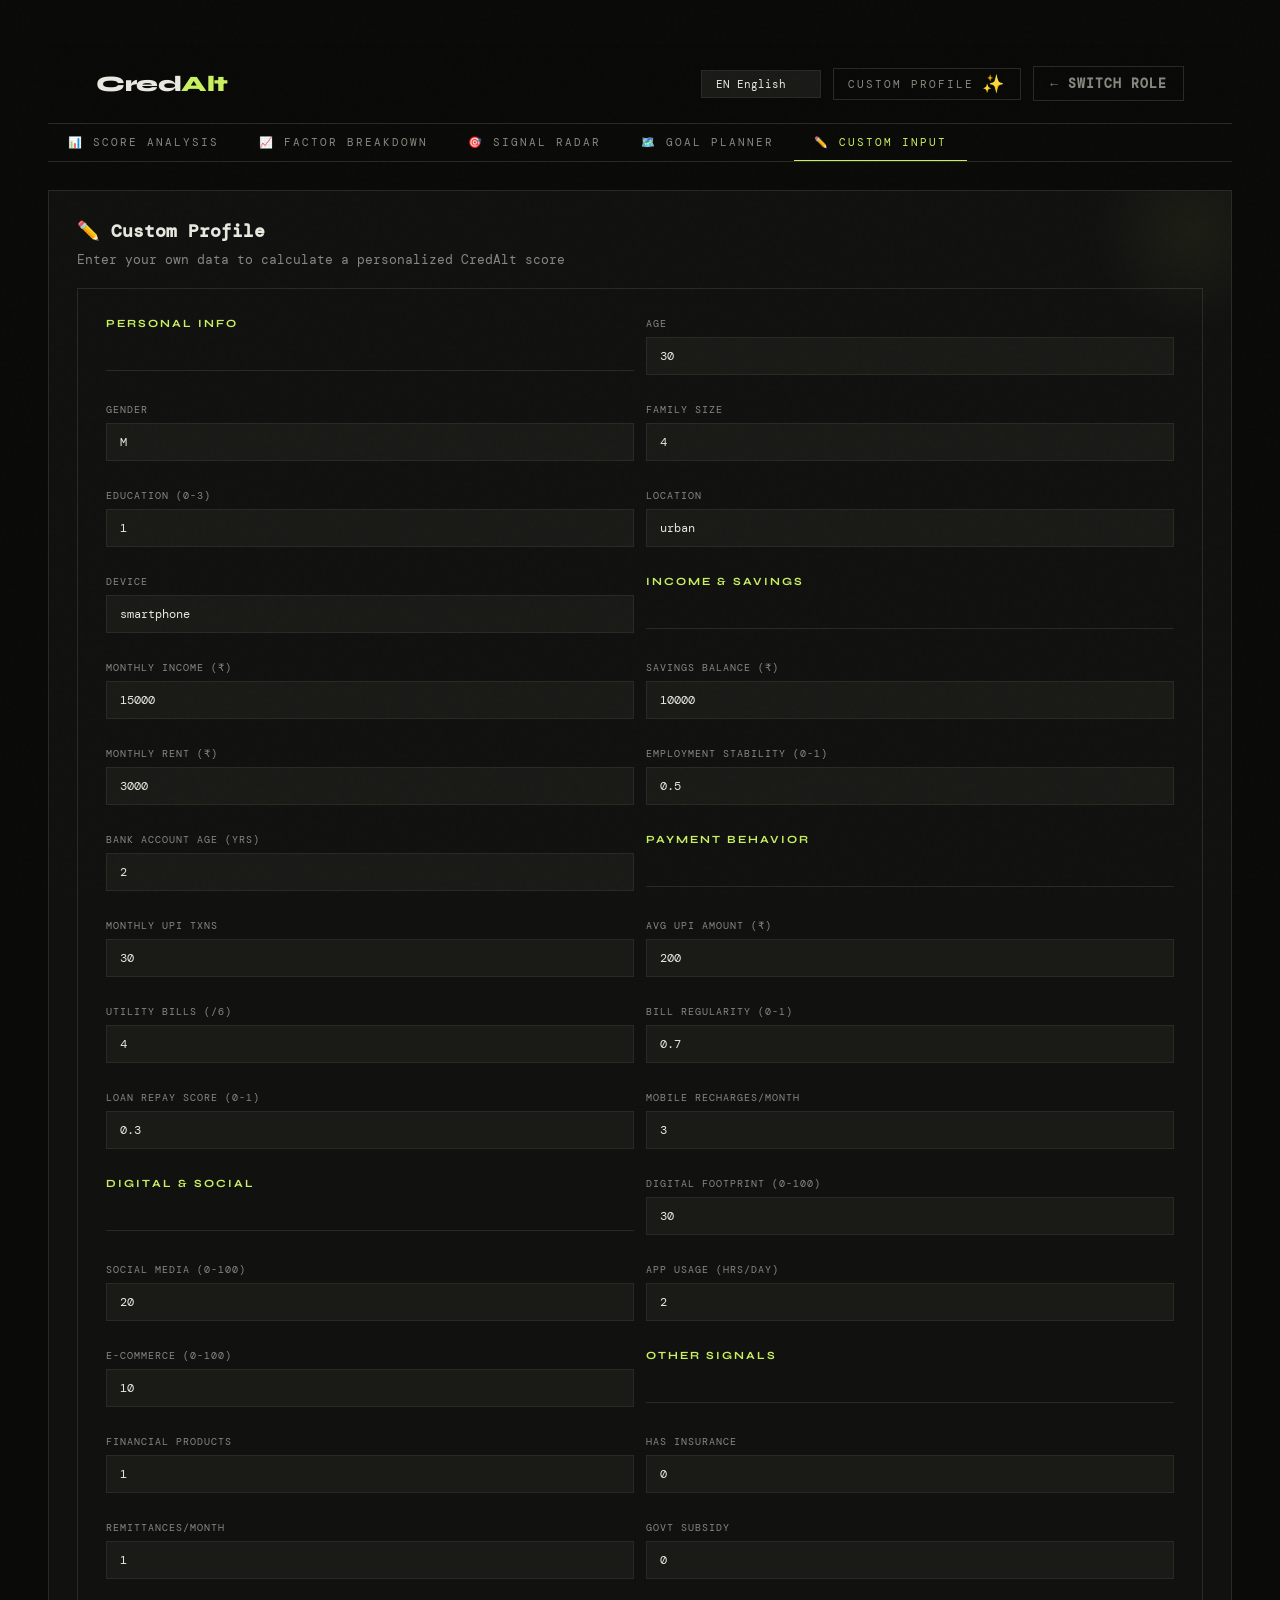
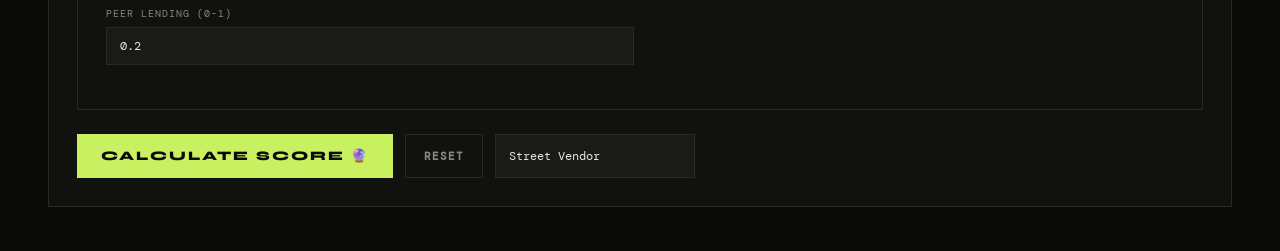
==== Tiger/webapp/dashboard.html @ a5638660 "Initial commit: Tiger project" ====
<!DOCTYPE html>
<html lang="en">

<head>
    <meta charset="UTF-8">
    <meta name="viewport" content="width=device-width, initial-scale=1.0">
    <meta name="description" content="CredAlt Dashboard - View your alternative credit score and financial roadmap">
    <title>CredAlt — Dashboard</title>
    <link rel="stylesheet" href="css/style.css">
</head>

<body>
    <!-- Loader -->
    <div class="loader-overlay" id="loader">
        <div class="loader-spinner"></div>
        <div class="loader-text">Analyzing alternative signals...</div>
    </div>

    <div class="dashboard-container">
        <!-- Top Bar -->
        <div class="topbar">
            <div class="brand">Cred<span>Alt</span></div>
            <div class="topbar-right">
                <div id="langSwitcher"></div>
                <div class="user-info">
                    <span id="userRoleLabel">Loading...</span>
                    <div class="user-avatar" id="userAvatar">&#128100;</div>
                </div>
                <a href="index.html" class="btn btn-secondary" data-i18n="switchRole"
                    style="font-size:0.8rem; padding:8px 16px;">&#8592; Switch
                    Role</a>
            </div>
        </div>

        <!-- Profile Selector Bar -->
        <div class="profile-bar" id="profileBar">
            <label for="profileSelect" data-i18n="selectProfile">Select Profile:</label>
            <select class="form-select" id="profileSelect" onchange="onProfileChange()">
                <option value="" data-i18n="chooseProfile">-- Choose a profile --</option>
            </select>
            <span id="profileStory"
                style="font-size:0.82rem; color: var(--text-secondary); flex:2; min-width:200px;"></span>
        </div>

        <!-- Tab Navigation -->
        <div class="tab-bar" id="tabBar">
            <button class="tab-btn active" onclick="switchTab('score')" id="tabScore">&#128202; <span
                    data-i18n="tabScore">Score Analysis</span></button>
            <button class="tab-btn" onclick="switchTab('breakdown')" id="tabBreakdown">&#128200; <span
                    data-i18n="tabBreakdown">Factor Breakdown</span></button>
            <button class="tab-btn" onclick="switchTab('radar')" id="tabRadar">&#127919; <span
                    data-i18n="tabRadar">Signal Radar</span></button>
            <button class="tab-btn" onclick="switchTab('goal')" id="tabGoal">&#128506;&#65039; <span
                    data-i18n="tabGoal">Goal Planner</span></button>
            <button class="tab-btn" onclick="switchTab('custom')" id="tabCustom" style="display:none;">&#9999;&#65039;
                <span data-i18n="tabCustom">Custom
                    Input</span></button>
        </div>

        <!-- TAB: Score Analysis -->
        <div class="tab-content active" id="panelScore">
            <div class="score-section">
                <!-- Score Ring -->
                <div class="glass-card score-main">
                    <div class="score-ring-wrapper">
                        <svg class="score-ring" viewBox="0 0 200 200">
                            <defs>
                                <linearGradient id="scoreGradient" x1="0%" y1="0%" x2="100%" y2="100%">
                                    <stop offset="0%" style="stop-color:#c8f060" />
                                    <stop offset="100%" style="stop-color:#60f0a0" />
                                </linearGradient>
                            </defs>
                            <circle class="score-ring-bg" cx="100" cy="100" r="90" />
                            <circle class="score-ring-fill" cx="100" cy="100" r="90" id="scoreRingFill" />
                        </svg>
                        <div class="score-value">
                            <div class="number gradient-text" id="scoreNumber">&#8212;</div>
                            <div class="label" data-i18n="credaltScore">CredAlt Score</div>
                        </div>
                    </div>
                    <div id="riskBadge" class="badge badge-good">CALCULATING</div>
                </div>

                <!-- Quick Stats -->
                <div class="glass-card">
                    <h3 style="font-size:11px; font-weight:700; letter-spacing:2px; text-transform:uppercase; margin-bottom:16px; color:var(--text-muted); font-family:var(--font-display);"
                        data-i18n="quickStats">Quick Stats</h3>
                    <div class="stats-grid">
                        <div class="stat-card">
                            <div class="stat-value" style="color:var(--accent3);" id="statIncome">&#8212;</div>
                            <div class="stat-label" data-i18n="monthlyIncome">Monthly Income</div>
                        </div>
                        <div class="stat-card">
                            <div class="stat-value" style="color:var(--green);" id="statSavings">&#8212;</div>
                            <div class="stat-label" data-i18n="savings">Savings</div>
                        </div>
                        <div class="stat-card">
                            <div class="stat-value" style="color:var(--accent2);" id="statUPI">&#8212;</div>
                            <div class="stat-label" data-i18n="upiTxns">UPI Txns/mo</div>
                        </div>
                        <div class="stat-card">
                            <div class="stat-value" style="color:var(--accent);" id="statUtility">&#8212;</div>
                            <div class="stat-label" data-i18n="billRegularity">Bill Regularity</div>
                        </div>
                    </div>
                </div>

                <!-- CIBIL Comparison -->
                <div class="glass-card comparison-card">
                    <h3 style="font-size:1.05rem; margin-bottom:4px;" data-i18n="traditionalVsCredalt">Traditional vs
                        CredAlt</h3>
                    <p style="font-size:0.78rem; color:var(--text-muted); margin-bottom:8px;" data-i18n="whyAltScoring">
                        Why alternative scoring
                        matters</p>
                    <div class="comparison-box">
                        <div class="compare-item cibil">
                            <div class="compare-label" data-i18n="cibilScore">CIBIL Score</div>
                            <div class="compare-score" id="cibilScore">NH</div>
                            <div class="compare-status" id="cibilStatus" data-i18n="noHistory">No History</div>
                        </div>
                        <div class="compare-item credalt">
                            <div class="compare-label" data-i18n="credaltScore">CredAlt Score</div>
                            <div class="compare-score" id="credaltScore">&#8212;</div>
                            <div class="compare-status" id="credaltStatus">Pending</div>
                        </div>
                    </div>
                </div>
            </div>

            <!-- Score Reasoning Section -->
            <div class="reasoning-section" id="reasoningSection" style="display:none;">
                <div class="glass-card reasoning-card">
                    <div class="reasoning-header">
                        <div class="reasoning-icon" id="reasoningIcon">&#128161;</div>
                        <div>
                            <h3 data-i18n="scoreReasoning">Score Reasoning</h3>
                            <p class="reasoning-subtitle" data-i18n="whyThisScore">Why did you get this score?</p>
                        </div>
                    </div>
                    <div class="reasoning-body" id="reasoningBody">
                        <!-- Dynamic reasoning text injected here -->
                    </div>

                    <!-- CIBIL Weight Breakdown -->
                    <div class="cibil-weights" id="cibilWeights">
                        <div class="weight-item">
                            <div class="weight-header">
                                <span class="weight-label" data-i18n="paymentHistory">Payment History</span>
                                <span class="weight-pct">30%</span>
                            </div>
                            <div class="weight-bar">
                                <div class="weight-bar-fill" id="weightPayment" style="width:0%"></div>
                            </div>
                            <span class="weight-score" id="weightPaymentScore">--</span>
                        </div>
                        <div class="weight-item">
                            <div class="weight-header">
                                <span class="weight-label" data-i18n="creditExposure">Credit Exposure</span>
                                <span class="weight-pct">25%</span>
                            </div>
                            <div class="weight-bar">
                                <div class="weight-bar-fill" id="weightExposure" style="width:0%"></div>
                            </div>
                            <span class="weight-score" id="weightExposureScore">--</span>
                        </div>
                        <div class="weight-item">
                            <div class="weight-header">
                                <span class="weight-label" data-i18n="creditTypeDuration">Credit Type & Duration</span>
                                <span class="weight-pct">25%</span>
                            </div>
                            <div class="weight-bar">
                                <div class="weight-bar-fill" id="weightType" style="width:0%"></div>
                            </div>
                            <span class="weight-score" id="weightTypeScore">--</span>
                        </div>
                        <div class="weight-item">
                            <div class="weight-header">
                                <span class="weight-label" data-i18n="newCreditInquiries">New Credit / Inquiries</span>
                                <span class="weight-pct">20%</span>
                            </div>
                            <div class="weight-bar">
                                <div class="weight-bar-fill" id="weightInquiries" style="width:0%"></div>
                            </div>
                            <span class="weight-score" id="weightInquiriesScore">--</span>
                        </div>
                    </div>
                </div>

                <!-- Improvement Checklist (shown when score < 750) -->
                <div class="glass-card improvement-card" id="improvementCard" style="display:none;">
                    <div class="improvement-header">
                        <span class="improvement-icon">&#9989;</span>
                        <div>
                            <h3 data-i18n="improvementChecklist">Improvement Checklist</h3>
                            <p class="improvement-subtitle" data-i18n="actionsToImprove">Actions to improve your score
                            </p>
                        </div>
                    </div>
                    <div class="improvement-list" id="improvementList">
                        <!-- Dynamic checklist items injected here -->
                    </div>
                </div>
            </div>
        </div>

        <!-- TAB: Factor Breakdown -->
        <div class="tab-content" id="panelBreakdown">
            <div class="glass-card" style="max-width:800px;">
                <h3 style="font-size:1.15rem; margin-bottom:24px;" data-i18n="contributingFactors">Contributing Factors
                </h3>
                <div class="factor-list" id="factorList">
                    <p style="color:var(--text-muted);">Select a profile to see factor breakdown</p>
                </div>
            </div>
        </div>

        <!-- TAB: Signal Radar -->
        <div class="tab-content" id="panelRadar">
            <div class="glass-card" style="max-width:600px; margin:0 auto;">
                <h3 style="font-size:1.15rem; margin-bottom:8px; text-align:center;" data-i18n="signalStrengthRadar">
                    Signal Strength Radar</h3>
                <p style="font-size:0.82rem; color:var(--text-muted); text-align:center; margin-bottom:16px;"
                    data-i18n="signalDesc">Strength
                    of alternative data signals across categories</p>
                <div class="radar-container">
                    <canvas id="radarCanvas" class="radar-chart" width="320" height="320"></canvas>
                </div>
            </div>
        </div>

        <!-- TAB: Goal Planner -->
        <div class="tab-content" id="panelGoal">
            <div class="glass-card">
                <h3 style="font-size:1.15rem; margin-bottom:8px;">&#128506;&#65039; <span
                        data-i18n="goalPlannerTitle">Financial Goal Planner</span></h3>
                <p style="font-size:0.82rem; color:var(--text-muted); margin-bottom:20px;">Set a financial goal and get
                    a personalized roadmap to achieve it</p>

                <!-- Goal Selector -->
                <div class="goal-selector" id="goalSelector"></div>

                <!-- Goal Inputs -->
                <div class="goal-inputs">
                    <div class="form-group">
                        <label data-i18n="targetAmount">Target Amount (&#8377;)</label>
                        <input type="number" class="form-input" id="goalAmount" value="600000" min="1000">
                    </div>
                    <div class="form-group">
                        <label data-i18n="timeline">Timeline (months)</label>
                        <input type="number" class="form-input" id="goalTimeline" value="24" min="1" max="120">
                    </div>
                    <div class="form-group">
                        <label data-i18n="currentSavings">Current Savings (&#8377;)</label>
                        <input type="number" class="form-input" id="goalSavings" value="10000" min="0">
                    </div>
                    <div class="form-group" style="display:flex; align-items:flex-end;">
                        <button class="btn btn-primary" onclick="generateGoalPlan()" style="width:100%;"><span
                                data-i18n="generateRoadmap">Generate
                                Roadmap</span> &#128640;</button>
                    </div>
                </div>

                <!-- Roadmap Results -->
                <div id="goalResults" style="display:none;">
                    <div id="feasibilityBanner"></div>
                    <div class="savings-summary" id="savingsSummary"></div>
                    <h4 style="font-size:1rem; margin-bottom:16px; color:var(--accent3);">&#128205; Your Roadmap
                    </h4>
                    <div class="roadmap-timeline" id="roadmapTimeline"></div>
                    <h4 style="font-size:1rem; margin:24px 0 12px; color:var(--accent2);">&#128161; Tips for Your
                        Role
                    </h4>
                    <ul class="tips-list" id="tipsList"></ul>
                </div>
            </div>
        </div>

        <!-- TAB: Custom Input -->
        <div class="tab-content" id="panelCustom">
            <div class="glass-card">
                <h3 style="font-size:1.15rem; margin-bottom:8px;">&#9999;&#65039; <span data-i18n="customProfile">Custom
                        Profile</span></h3>
                <p style="font-size:0.82rem; color:var(--text-muted); margin-bottom:20px;">Enter your own data to
                    calculate a personalized CredAlt score</p>
                <div class="custom-form-grid" id="customForm"></div>
                <div style="margin-top:24px; display:flex; gap:12px;">
                    <button class="btn btn-success" onclick="submitCustomProfile()"><span
                            data-i18n="calculateScore">Calculate Score</span> &#128302;</button>
                    <button class="btn btn-secondary" onclick="resetCustomForm()" data-i18n="reset">Reset</button>
                    <select class="form-select" id="customRoleSelect" style="max-width:200px;">
                        <option value="Street Vendor">Street Vendor</option>
                        <option value="Domestic Worker">Domestic Worker</option>
                        <option value="Freelancer">Freelancer</option>
                        <option value="Migrant Worker">Migrant Worker</option>
                        <option value="Kirana Store Owner">Kirana Store Owner</option>
                        <option value="Gig Worker">Gig Worker</option>
                        <option value="College Student">College Student</option>
                        <option value="Rural Farmer">Rural Farmer</option>
                    </select>
                </div>
            </div>
        </div>
    </div>

    <script src="js/i18n.js"></script>
    <script src="js/profiles.js"></script>
    <script src="js/dashboard.js"></script>
</body>

</html>
---- Tiger/webapp/css/style.css ----
/* ═══════════════════════════════════════════════════════════════════
   CredAlt — Brutalist Monospace Design System
   Alternative Credit Intelligence
   ═══════════════════════════════════════════════════════════════════ */

@import url('https://fonts.googleapis.com/css2?family=Syne:wght@400;600;700;800&family=DM+Mono:wght@300;400;500&family=Fraunces:ital,wght@0,300;0,600;1,300&display=swap');

:root {
    --bg: #0a0a08;
    --surface: #111110;
    --surface2: #1a1a17;
    --border: #2a2a25;
    --accent: #c8f060;
    --accent2: #f0c060;
    --accent3: #60c8f0;
    --text: #e8e8e0;
    --text-muted: #888880;
    --red: #f06060;
    --green: #60f0a0;

    --font-body: 'DM Mono', monospace;
    --font-display: 'Syne', sans-serif;
    --font-serif: 'Fraunces', serif;
}

* {
    margin: 0;
    padding: 0;
    box-sizing: border-box;
}

body {
    background: var(--bg);
    color: var(--text);
    font-family: var(--font-body);
    min-height: 100vh;
    overflow-x: hidden;
}

/* Noise texture overlay */
body::before {
    content: '';
    position: fixed;
    inset: 0;
    background-image: url("data:image/svg+xml,%3Csvg viewBox='0 0 256 256' xmlns='http://www.w3.org/2000/svg'%3E%3Cfilter id='n'%3E%3CfeTurbulence type='fractalNoise' baseFrequency='0.9' numOctaves='4' stitchTiles='stitch'/%3E%3C/filter%3E%3Crect width='100%25' height='100%25' filter='url(%23n)' opacity='0.03'/%3E%3C/svg%3E");
    pointer-events: none;
    z-index: 1000;
    opacity: 0.4;
}

a {
    color: var(--accent);
    text-decoration: none;
}

/* ── Scrollbar ────────────────────────────────────────────────────── */
::-webkit-scrollbar {
    width: 6px;
}

::-webkit-scrollbar-track {
    background: var(--bg);
}

::-webkit-scrollbar-thumb {
    background: var(--border);
}

::-webkit-scrollbar-thumb:hover {
    background: var(--text-muted);
}

/* ══════════════════════════════════════════════════════════════════
   HEADER (sticky)
   ══════════════════════════════════════════════════════════════════ */
header,
.topbar {
    padding: 22px 48px;
    display: flex;
    align-items: center;
    justify-content: space-between;
    border-bottom: 1px solid var(--border);
    position: sticky;
    top: 0;
    background: rgba(10, 10, 8, 0.93);
    backdrop-filter: blur(12px);
    z-index: 100;
    gap: 12px;
    flex-wrap: wrap;
}

.topbar-right {
    display: flex;
    align-items: center;
    gap: 12px;
    flex-wrap: wrap;
}

.brand,
.logo {
    font-family: var(--font-display);
    font-weight: 800;
    font-size: 22px;
    letter-spacing: -0.5px;
}

.brand span,
.logo span {
    color: var(--accent);
}

.header-tag,
.user-info {
    font-size: 11px;
    color: var(--text-muted);
    letter-spacing: 2px;
    text-transform: uppercase;
    border: 1px solid var(--border);
    padding: 6px 14px;
}

.user-info {
    display: flex;
    align-items: center;
    gap: 8px;
}

.user-avatar {
    font-size: 18px;
    line-height: 1;
}

/* ── Container ────────────────────────────────────────────────────── */
.container,
.dashboard-container {
    max-width: 1320px;
    margin: 0 auto;
    padding: 44px 48px;
}

/* ══════════════════════════════════════════════════════════════════
   LOGIN PAGE
   ══════════════════════════════════════════════════════════════════ */
.login-container {
    max-width: 1320px;
    margin: 0 auto;
    padding: 44px 48px;
}

.login-header {
    margin-bottom: 44px;
    animation: fadeUp 0.6s ease both;
}

.login-header .logo {
    font-family: var(--font-display);
    font-weight: 800;
    font-size: 22px;
    letter-spacing: -0.5px;
    margin-bottom: 16px;
}

.tagline {
    font-family: var(--font-serif);
    font-size: clamp(30px, 4.5vw, 58px);
    font-weight: 300;
    line-height: 1.1;
    margin-bottom: 12px;
    color: var(--text);
}

.subtitle {
    color: var(--text-muted);
    font-size: 13px;
    max-width: 520px;
    line-height: 1.8;
}

.section-title {
    margin-bottom: 24px;
}

.section-title h2 {
    font-family: var(--font-display);
    font-size: 11px;
    font-weight: 700;
    letter-spacing: 3px;
    text-transform: uppercase;
    color: var(--accent);
    margin-bottom: 8px;
}

.section-title p {
    font-size: 13px;
    color: var(--text-muted);
    line-height: 1.8;
}

/* ── Role Grid (Login Page) ───────────────────────────────────────── */
.role-grid {
    display: grid;
    grid-template-columns: repeat(auto-fill, minmax(210px, 1fr));
    gap: 12px;
    margin-bottom: 24px;
}

.role-card {
    background: var(--surface);
    border: 1px solid var(--border);
    padding: 20px;
    cursor: pointer;
    transition: all 0.2s;
    position: relative;
    overflow: hidden;
}

.role-card::before {
    content: '';
    position: absolute;
    top: 0;
    left: 0;
    width: 3px;
    height: 100%;
    background: var(--accent);
    transform: scaleY(0);
    transition: transform 0.2s;
    transform-origin: bottom;
}

.role-card:hover::before {
    transform: scaleY(1);
}

.role-card:hover {
    border-color: var(--accent);
    background: var(--surface2);
}

.role-icon {
    font-size: 26px;
    margin-bottom: 10px;
    display: block;
}

.role-name {
    font-family: var(--font-display);
    font-weight: 700;
    font-size: 13px;
    margin-bottom: 3px;
}

.role-desc {
    font-size: 11px;
    color: var(--text-muted);
    line-height: 1.5;
}

.custom-card {
    border-style: dashed;
}

/* ══════════════════════════════════════════════════════════════════
   PROFILE BAR
   ══════════════════════════════════════════════════════════════════ */
.profile-bar {
    display: flex;
    align-items: center;
    gap: 16px;
    padding: 16px 0;
    margin-bottom: 18px;
    border-bottom: 1px solid var(--border);
    flex-wrap: wrap;
}

.profile-bar label {
    font-size: 11px;
    letter-spacing: 2px;
    text-transform: uppercase;
    color: var(--text-muted);
    white-space: nowrap;
}

/* ══════════════════════════════════════════════════════════════════
   TABS
   ══════════════════════════════════════════════════════════════════ */
.tab-bar {
    display: flex;
    border-bottom: 1px solid var(--border);
    margin-bottom: 28px;
    overflow-x: auto;
}

.tab-btn {
    padding: 11px 20px;
    font-size: 11px;
    letter-spacing: 2px;
    text-transform: uppercase;
    cursor: pointer;
    color: var(--text-muted);
    border: none;
    border-bottom: 2px solid transparent;
    margin-bottom: -1px;
    transition: all 0.2s;
    white-space: nowrap;
    background: transparent;
    font-family: var(--font-body);
}

.tab-btn:hover {
    color: var(--text);
}

.tab-btn.active {
    color: var(--accent);
    border-bottom-color: var(--accent);
}

.tab-content {
    display: none;
    animation: fadeUp 0.3s ease both;
}

.tab-content.active {
    display: block;
}

/* ══════════════════════════════════════════════════════════════════
   FORMS
   ══════════════════════════════════════════════════════════════════ */
.form-input,
.form-select,
select {
    width: 100%;
    background: var(--surface2);
    border: 1px solid var(--border);
    color: var(--text);
    font-family: var(--font-body);
    font-size: 12px;
    padding: 10px 13px;
    outline: none;
    transition: border-color 0.2s;
    appearance: none;
    border-radius: 0;
}

.form-input:focus,
.form-select:focus,
select:focus {
    border-color: var(--accent);
}

.form-input::placeholder {
    color: var(--text-muted);
}

.form-select option,
select option {
    background: var(--surface2);
}

.form-group {
    margin-bottom: 16px;
}

.form-group label {
    display: block;
    font-size: 10px;
    color: var(--text-muted);
    letter-spacing: 1px;
    text-transform: uppercase;
    margin-bottom: 7px;
}

.form-section-title {
    font-family: var(--font-display);
    font-size: 11px;
    font-weight: 700;
    letter-spacing: 2px;
    text-transform: uppercase;
    color: var(--accent);
    margin-bottom: 20px;
    padding-bottom: 12px;
    border-bottom: 1px solid var(--border);
}

.custom-form-grid {
    display: grid;
    grid-template-columns: 1fr 1fr;
    gap: 12px;
    background: var(--surface);
    border: 1px solid var(--border);
    padding: 28px;
}

/* ── Buttons ──────────────────────────────────────────────────────── */
.btn,
button.btn-primary,
button.btn-success {
    padding: 14px 24px;
    border: none;
    font-family: var(--font-display);
    font-size: 13px;
    font-weight: 800;
    letter-spacing: 2px;
    text-transform: uppercase;
    cursor: pointer;
    transition: all 0.2s;
}

.btn-primary,
.btn-success {
    background: var(--accent);
    color: var(--bg);
}

.btn-primary:hover,
.btn-success:hover {
    opacity: 0.9;
}

.btn-secondary {
    padding: 10px 18px;
    background: transparent;
    color: var(--text-muted);
    border: 1px solid var(--border);
    font-family: var(--font-body);
    font-size: 11px;
    cursor: pointer;
    transition: all 0.2s;
    letter-spacing: 1px;
    text-decoration: none;
}

.btn-secondary:hover {
    border-color: var(--accent);
    color: var(--accent);
}

/* ══════════════════════════════════════════════════════════════════
   GLASS CARD → FLAT CARD
   ══════════════════════════════════════════════════════════════════ */
.glass-card {
    background: var(--surface);
    border: 1px solid var(--border);
    padding: 28px;
    position: relative;
    overflow: hidden;
}

.glass-card::after {
    content: '';
    position: absolute;
    top: -60px;
    right: -60px;
    width: 200px;
    height: 200px;
    background: radial-gradient(circle, rgba(200, 240, 96, 0.06) 0%, transparent 70%);
    pointer-events: none;
}

/* ══════════════════════════════════════════════════════════════════
   SCORE SECTION
   ══════════════════════════════════════════════════════════════════ */
.score-section {
    display: grid;
    grid-template-columns: 1fr 360px;
    gap: 22px;
    margin-bottom: 22px;
}

.score-main {
    display: flex;
    flex-direction: column;
    align-items: center;
    padding: 34px;
}

/* Score Ring */
.score-ring-wrapper {
    position: relative;
    width: 165px;
    height: 165px;
    margin-bottom: 24px;
}

.score-ring {
    width: 100%;
    height: 100%;
    transform: rotate(-90deg);
}

.score-ring-bg {
    fill: none;
    stroke: var(--border);
    stroke-width: 8;
}

.score-ring-fill {
    fill: none;
    stroke: var(--accent);
    stroke-width: 8;
    stroke-linecap: round;
    transition: stroke-dashoffset 1.8s cubic-bezier(0.34, 1.56, 0.64, 1), stroke 0.5s;
    stroke-dasharray: 565.5;
    stroke-dashoffset: 565.5;
}

.score-value {
    position: absolute;
    inset: 0;
    display: flex;
    flex-direction: column;
    align-items: center;
    justify-content: center;
}

.score-value .number {
    font-family: var(--font-display);
    font-size: 46px;
    font-weight: 800;
    line-height: 1;
    color: var(--accent);
}

.score-value .label {
    font-size: 11px;
    color: var(--text-muted);
    margin-top: 3px;
    letter-spacing: 1px;
}

.gradient-text {
    color: var(--accent);
}

/* Badge */
.badge {
    display: inline-block;
    font-size: 11px;
    padding: 4px 10px;
    font-weight: 500;
    margin-top: 12px;
}

.badge-excellent {
    background: rgba(96, 240, 160, 0.15);
    color: var(--green);
    border: 1px solid rgba(96, 240, 160, 0.3);
}

.badge-good {
    background: rgba(200, 240, 96, 0.15);
    color: var(--accent);
    border: 1px solid rgba(200, 240, 96, 0.3);
}

.badge-fair {
    background: rgba(240, 192, 96, 0.15);
    color: var(--accent2);
    border: 1px solid rgba(240, 192, 96, 0.3);
}

.badge-poor {
    background: rgba(240, 96, 96, 0.15);
    color: var(--red);
    border: 1px solid rgba(240, 96, 96, 0.3);
}

/* Quick Stats */
.stats-grid {
    display: grid;
    grid-template-columns: 1fr 1fr;
    gap: 8px;
}

.stat-card {
    padding: 10px 13px;
    background: var(--surface2);
    border: 1px solid var(--border);
    text-align: center;
}

.stat-value {
    font-family: var(--font-display);
    font-size: 16px;
    font-weight: 800;
    margin-bottom: 2px;
}

.stat-label {
    font-size: 10px;
    color: var(--text-muted);
    letter-spacing: 0.5px;
}

/* Comparison Card */
.comparison-card {
    grid-column: auto;
}

.comparison-box {
    display: grid;
    grid-template-columns: 1fr 1fr;
    gap: 10px;
    margin-top: 12px;
}

.compare-item {
    padding: 13px;
    border: 1px solid var(--border);
    text-align: center;
}

.compare-label {
    font-size: 10px;
    color: var(--text-muted);
    margin-bottom: 5px;
    letter-spacing: 1px;
    text-transform: uppercase;
}

.compare-score {
    font-family: var(--font-display);
    font-weight: 800;
    font-size: 24px;
}

.compare-status {
    font-size: 10px;
    margin-top: 4px;
}

.compare-item.cibil .compare-score {
    color: var(--red);
}

.compare-item.credalt .compare-score {
    color: var(--accent);
}

/* ══════════════════════════════════════════════════════════════════
   FACTOR BREAKDOWN
   ══════════════════════════════════════════════════════════════════ */
.factor-list {
    display: flex;
    flex-direction: column;
    gap: 15px;
}

.factor-item {
    padding-bottom: 15px;
    border-bottom: 1px solid var(--border);
    animation: fadeUp 0.4s ease-out both;
}

.factor-item:last-child {
    border-bottom: none;
    padding-bottom: 0;
}

.factor-header {
    display: flex;
    justify-content: space-between;
    align-items: center;
    margin-bottom: 7px;
}

.factor-name {
    font-size: 12px;
    display: flex;
    align-items: center;
    gap: 7px;
}

.factor-score {
    font-size: 12px;
    font-weight: 500;
}

.factor-bar {
    height: 4px;
    background: var(--border);
    overflow: hidden;
}

.factor-bar-fill {
    height: 100%;
    transition: width 1.2s cubic-bezier(0.34, 1.56, 0.64, 1);
}

/* ══════════════════════════════════════════════════════════════════
   RADAR CHART
   ══════════════════════════════════════════════════════════════════ */
.radar-container {
    display: flex;
    justify-content: center;
    padding: 14px 0;
}

.radar-chart {
    max-width: 360px;
    max-height: 360px;
}

/* ══════════════════════════════════════════════════════════════════
   REASONING SECTION
   ══════════════════════════════════════════════════════════════════ */
.reasoning-section {
    display: grid;
    grid-template-columns: 1fr 1fr;
    gap: 18px;
    margin-top: 22px;
    animation: fadeUp 0.5s ease-out 0.2s both;
}

.reasoning-card {
    grid-column: 1;
}

.reasoning-header {
    display: flex;
    align-items: center;
    gap: 14px;
    margin-bottom: 20px;
}

.reasoning-icon {
    font-size: 26px;
    width: 44px;
    height: 44px;
    display: flex;
    align-items: center;
    justify-content: center;
    background: var(--surface2);
    border: 1px solid var(--border);
    flex-shrink: 0;
}

.reasoning-header h3 {
    font-family: var(--font-display);
    font-size: 11px;
    font-weight: 700;
    letter-spacing: 1px;
    text-transform: uppercase;
    margin-bottom: 2px;
}

.reasoning-subtitle {
    font-size: 10px;
    color: var(--text-muted);
}

.reasoning-body {
    margin-bottom: 24px;
}

.reasoning-body p {
    font-size: 12px;
    line-height: 1.7;
    padding: 14px 18px;
    border-left: 3px solid;
}

.reasoning-excellent {
    background: rgba(96, 240, 160, 0.06);
    border-left-color: var(--green);
    color: #b8e6c8;
}

.reasoning-good {
    background: rgba(200, 240, 96, 0.06);
    border-left-color: var(--accent);
    color: #dde6b8;
}

.reasoning-fair {
    background: rgba(240, 192, 96, 0.06);
    border-left-color: var(--accent2);
    color: #e6d0a8;
}

.reasoning-poor {
    background: rgba(240, 96, 96, 0.06);
    border-left-color: var(--red);
    color: #e6b8b8;
}

/* CIBIL Weight Breakdown Bars */
.cibil-weights {
    display: flex;
    flex-direction: column;
    gap: 15px;
}

.weight-item {
    display: flex;
    align-items: center;
    gap: 12px;
    flex-wrap: wrap;
}

.weight-header {
    display: flex;
    align-items: center;
    justify-content: space-between;
    min-width: 200px;
    flex: 0 0 200px;
}

.weight-label {
    font-size: 12px;
    color: var(--text);
    font-weight: 400;
}

.weight-pct {
    font-size: 10px;
    color: var(--text-muted);
    font-weight: 600;
    background: var(--surface2);
    padding: 2px 6px;
}

.weight-bar {
    flex: 1;
    min-width: 80px;
    height: 4px;
    background: var(--border);
    overflow: hidden;
}

.weight-bar-fill {
    height: 100%;
    transition: width 1.2s cubic-bezier(0.34, 1.56, 0.64, 1);
    width: 0%;
}

.weight-score {
    font-size: 12px;
    font-weight: 500;
    color: var(--text-muted);
    min-width: 55px;
    text-align: right;
}

/* ══════════════════════════════════════════════════════════════════
   IMPROVEMENT CHECKLIST
   ══════════════════════════════════════════════════════════════════ */
.improvement-card {
    grid-column: 2;
}

.improvement-header {
    display: flex;
    align-items: center;
    gap: 14px;
    margin-bottom: 20px;
}

.improvement-icon {
    font-size: 26px;
    width: 44px;
    height: 44px;
    display: flex;
    align-items: center;
    justify-content: center;
    background: rgba(96, 240, 160, 0.08);
    border: 1px solid rgba(96, 240, 160, 0.2);
    flex-shrink: 0;
}

.improvement-header h3 {
    font-family: var(--font-display);
    font-size: 11px;
    font-weight: 700;
    letter-spacing: 1px;
    text-transform: uppercase;
    margin-bottom: 2px;
}

.improvement-subtitle {
    font-size: 10px;
    color: var(--text-muted);
}

.improvement-list {
    display: flex;
    flex-direction: column;
    gap: 10px;
}

.improvement-item {
    display: flex;
    align-items: flex-start;
    gap: 12px;
    padding: 14px;
    background: var(--surface2);
    border: 1px solid var(--border);
    transition: all 0.2s;
    animation: fadeUp 0.4s ease-out both;
}

.improvement-item:hover {
    border-color: var(--accent);
    background: rgba(200, 240, 96, 0.03);
}

.improvement-item.high {
    border-left: 3px solid var(--red);
}

.improvement-item.medium {
    border-left: 3px solid var(--accent2);
}

.improvement-item.low {
    border-left: 3px solid var(--accent3);
}

.improvement-item-icon {
    font-size: 1.2rem;
    flex-shrink: 0;
    margin-top: 2px;
}

.improvement-item-text {
    flex: 1;
    font-size: 11px;
    line-height: 1.6;
    color: var(--text);
}

.improvement-urgency {
    font-size: 10px;
    font-weight: 700;
    letter-spacing: 0.5px;
    padding: 2px 8px;
    white-space: nowrap;
    flex-shrink: 0;
}

.improvement-urgency.high {
    background: rgba(240, 96, 96, 0.15);
    color: var(--red);
}

.improvement-urgency.medium {
    background: rgba(240, 192, 96, 0.15);
    color: var(--accent2);
}

.improvement-urgency.low {
    background: rgba(96, 200, 240, 0.15);
    color: var(--accent3);
}

/* ══════════════════════════════════════════════════════════════════
   GOAL PLANNER
   ══════════════════════════════════════════════════════════════════ */
.goal-selector {
    display: grid;
    grid-template-columns: repeat(auto-fill, minmax(130px, 1fr));
    gap: 10px;
    margin-bottom: 20px;
}

.goal-option {
    padding: 14px 10px;
    border: 1px solid var(--border);
    text-align: center;
    cursor: pointer;
    transition: all 0.2s;
    background: var(--surface2);
}

.goal-option:hover {
    border-color: var(--text-muted);
}

.goal-option.active {
    border-color: var(--accent);
    background: rgba(200, 240, 96, 0.06);
}

.goal-icon {
    font-size: 22px;
    display: block;
    margin-bottom: 6px;
}

.goal-label {
    font-size: 10px;
    letter-spacing: 0.5px;
}

.goal-inputs {
    display: grid;
    grid-template-columns: repeat(auto-fill, minmax(180px, 1fr));
    gap: 16px;
    margin-bottom: 20px;
}

/* Phase Card (roadmap) */
.phase-card {
    background: var(--surface2);
    border: 1px solid var(--border);
    padding: 20px;
    margin-bottom: 14px;
    position: relative;
    padding-left: 28px;
    border-left: 3px solid var(--accent);
}

.phase-header {
    display: flex;
    align-items: center;
    gap: 10px;
    margin-bottom: 12px;
}

.phase-icon {
    font-size: 1.5rem;
}

.phase-name {
    font-family: var(--font-display);
    font-size: 13px;
    font-weight: 700;
}

.phase-duration {
    margin-left: auto;
    font-size: 11px;
    color: var(--accent);
    font-weight: 500;
}

.phase-tasks {
    list-style: none;
}

.phase-tasks li {
    padding: 6px 0;
    padding-left: 20px;
    position: relative;
    font-size: 11px;
    color: var(--text-muted);
    line-height: 1.5;
}

.phase-tasks li::before {
    content: '→';
    position: absolute;
    left: 0;
    color: var(--green);
}

.phase-target-score {
    margin-top: 10px;
    padding-top: 10px;
    border-top: 1px solid var(--border);
    font-size: 10px;
    color: var(--text-muted);
    letter-spacing: 1px;
}

.phase-target-score strong {
    color: var(--accent);
}

/* Feasibility Banner */
.feasibility-banner {
    padding: 16px 20px;
    margin-bottom: 20px;
    display: flex;
    align-items: center;
    gap: 12px;
}

.feasibility-banner.achievable {
    background: rgba(96, 240, 160, 0.08);
    border: 1px solid rgba(96, 240, 160, 0.2);
    color: var(--green);
}

.feasibility-banner.moderate {
    background: rgba(240, 192, 96, 0.08);
    border: 1px solid rgba(240, 192, 96, 0.2);
    color: var(--accent2);
}

.feasibility-banner.challenging {
    background: rgba(240, 96, 96, 0.08);
    border: 1px solid rgba(240, 96, 96, 0.2);
    color: var(--red);
}

.feasibility-icon {
    font-size: 1.5rem;
}

.feasibility-text {
    font-size: 12px;
    line-height: 1.5;
}

.feasibility-text strong {
    display: block;
    font-size: 13px;
    margin-bottom: 2px;
}

/* Savings Summary */
.savings-summary {
    display: grid;
    grid-template-columns: repeat(auto-fill, minmax(170px, 1fr));
    gap: 12px;
    margin-bottom: 24px;
}

.savings-card {
    padding: 18px;
    background: var(--surface2);
    border: 1px solid var(--border);
    text-align: center;
}

.savings-card .savings-value {
    font-family: var(--font-display);
    font-size: 1.5rem;
    font-weight: 800;
    margin-bottom: 4px;
}

.savings-card .savings-label {
    font-size: 10px;
    color: var(--text-muted);
    text-transform: uppercase;
    letter-spacing: 0.5px;
}

/* Tips */
.tips-list {
    list-style: none;
    display: flex;
    flex-direction: column;
    gap: 10px;
}

.tips-list li {
    padding: 14px 16px 14px 40px;
    background: var(--surface2);
    border: 1px solid var(--border);
    font-size: 11px;
    color: var(--text-muted);
    line-height: 1.6;
    position: relative;
}

.tips-list li::before {
    content: '💡';
    position: absolute;
    left: 14px;
}

/* ══════════════════════════════════════════════════════════════════
   LANGUAGE SWITCHER
   ══════════════════════════════════════════════════════════════════ */
.lang-select {
    background: var(--surface2) !important;
    border: 1px solid var(--border) !important;
    color: var(--text) !important;
    font-family: var(--font-body) !important;
    font-size: 11px !important;
    padding: 6px 14px !important;
    cursor: pointer;
    transition: all 0.2s;
    border-radius: 0 !important;
}

.lang-select:hover {
    border-color: var(--accent) !important;
}

.lang-select:focus {
    border-color: var(--accent) !important;
}

.lang-select option {
    background: var(--surface2);
    color: var(--text);
}

/* ══════════════════════════════════════════════════════════════════
   LOADER
   ══════════════════════════════════════════════════════════════════ */
.loader-overlay {
    position: fixed;
    inset: 0;
    background: rgba(10, 10, 8, 0.93);
    display: flex;
    align-items: center;
    justify-content: center;
    flex-direction: column;
    gap: 18px;
    z-index: 500;
    opacity: 0;
    pointer-events: none;
    transition: opacity 0.3s;
}

.loader-overlay.active {
    opacity: 1;
    pointer-events: auto;
}

.loader-spinner {
    width: 48px;
    height: 48px;
    border: 2px solid var(--border);
    border-top-color: var(--accent);
    border-radius: 50%;
    animation: spin 0.8s linear infinite;
}

.loader-text {
    font-family: var(--font-display);
    font-size: 13px;
    font-weight: 800;
    letter-spacing: 3px;
    color: var(--accent);
    text-transform: uppercase;
}

/* ══════════════════════════════════════════════════════════════════
   ANIMATIONS
   ══════════════════════════════════════════════════════════════════ */
@keyframes fadeUp {
    from {
        opacity: 0;
        transform: translateY(18px);
    }

    to {
        opacity: 1;
        transform: translateY(0);
    }
}

@keyframes spin {
    to {
        transform: rotate(360deg);
    }
}

@keyframes pulse {

    0%,
    100% {
        opacity: 1;
    }

    50% {
        opacity: 0.5;
    }
}

.animate-in {
    animation: fadeUp 0.5s ease-out both;
}

/* Stagger children */
.stagger>*:nth-child(1) {
    animation-delay: 0.03s;
}

.stagger>*:nth-child(2) {
    animation-delay: 0.06s;
}

.stagger>*:nth-child(3) {
    animation-delay: 0.09s;
}

.stagger>*:nth-child(4) {
    animation-delay: 0.12s;
}

.stagger>*:nth-child(5) {
    animation-delay: 0.15s;
}

.stagger>*:nth-child(6) {
    animation-delay: 0.18s;
}

.stagger>*:nth-child(7) {
    animation-delay: 0.21s;
}

.stagger>*:nth-child(8) {
    animation-delay: 0.24s;
}

.stagger>*:nth-child(9) {
    animation-delay: 0.27s;
}

/* ══════════════════════════════════════════════════════════════════
   BOTTOM BAR
   ══════════════════════════════════════════════════════════════════ */
.bottom-bar {
    margin-top: 44px;
    padding-top: 22px;
    border-top: 1px solid var(--border);
    display: flex;
    justify-content: space-between;
    font-size: 11px;
    color: var(--text-muted);
}

/* ══════════════════════════════════════════════════════════════════
   RESPONSIVE
   ══════════════════════════════════════════════════════════════════ */
@media (max-width: 1050px) {
    .score-section {
        grid-template-columns: 1fr;
    }

    .reasoning-section {
        grid-template-columns: 1fr;
    }

    .reasoning-card {
        grid-column: auto;
    }

    .improvement-card {
        grid-column: auto;
    }

    .container,
    .dashboard-container,
    .login-container {
        padding: 24px;
    }

    header,
    .topbar {
        padding: 18px 24px;
    }
}

@media (max-width: 768px) {
    .role-grid {
        grid-template-columns: repeat(2, 1fr);
    }

    .topbar,
    header {
        flex-direction: column;
        gap: 12px;
    }

    .tab-bar {
        flex-wrap: nowrap;
        overflow-x: auto;
        -webkit-overflow-scrolling: touch;
    }

    .custom-form-grid {
        grid-template-columns: 1fr;
    }

    .comparison-box {
        grid-template-columns: 1fr;
    }

    .profile-bar {
        flex-direction: column;
        align-items: stretch;
    }

    .weight-header {
        min-width: 140px;
        flex: 0 0 140px;
    }

    .stats-grid {
        grid-template-columns: 1fr;
    }
}

@media (max-width: 480px) {
    .role-grid {
        grid-template-columns: 1fr;
    }

    .goal-selector {
        grid-template-columns: repeat(2, 1fr);
    }
}
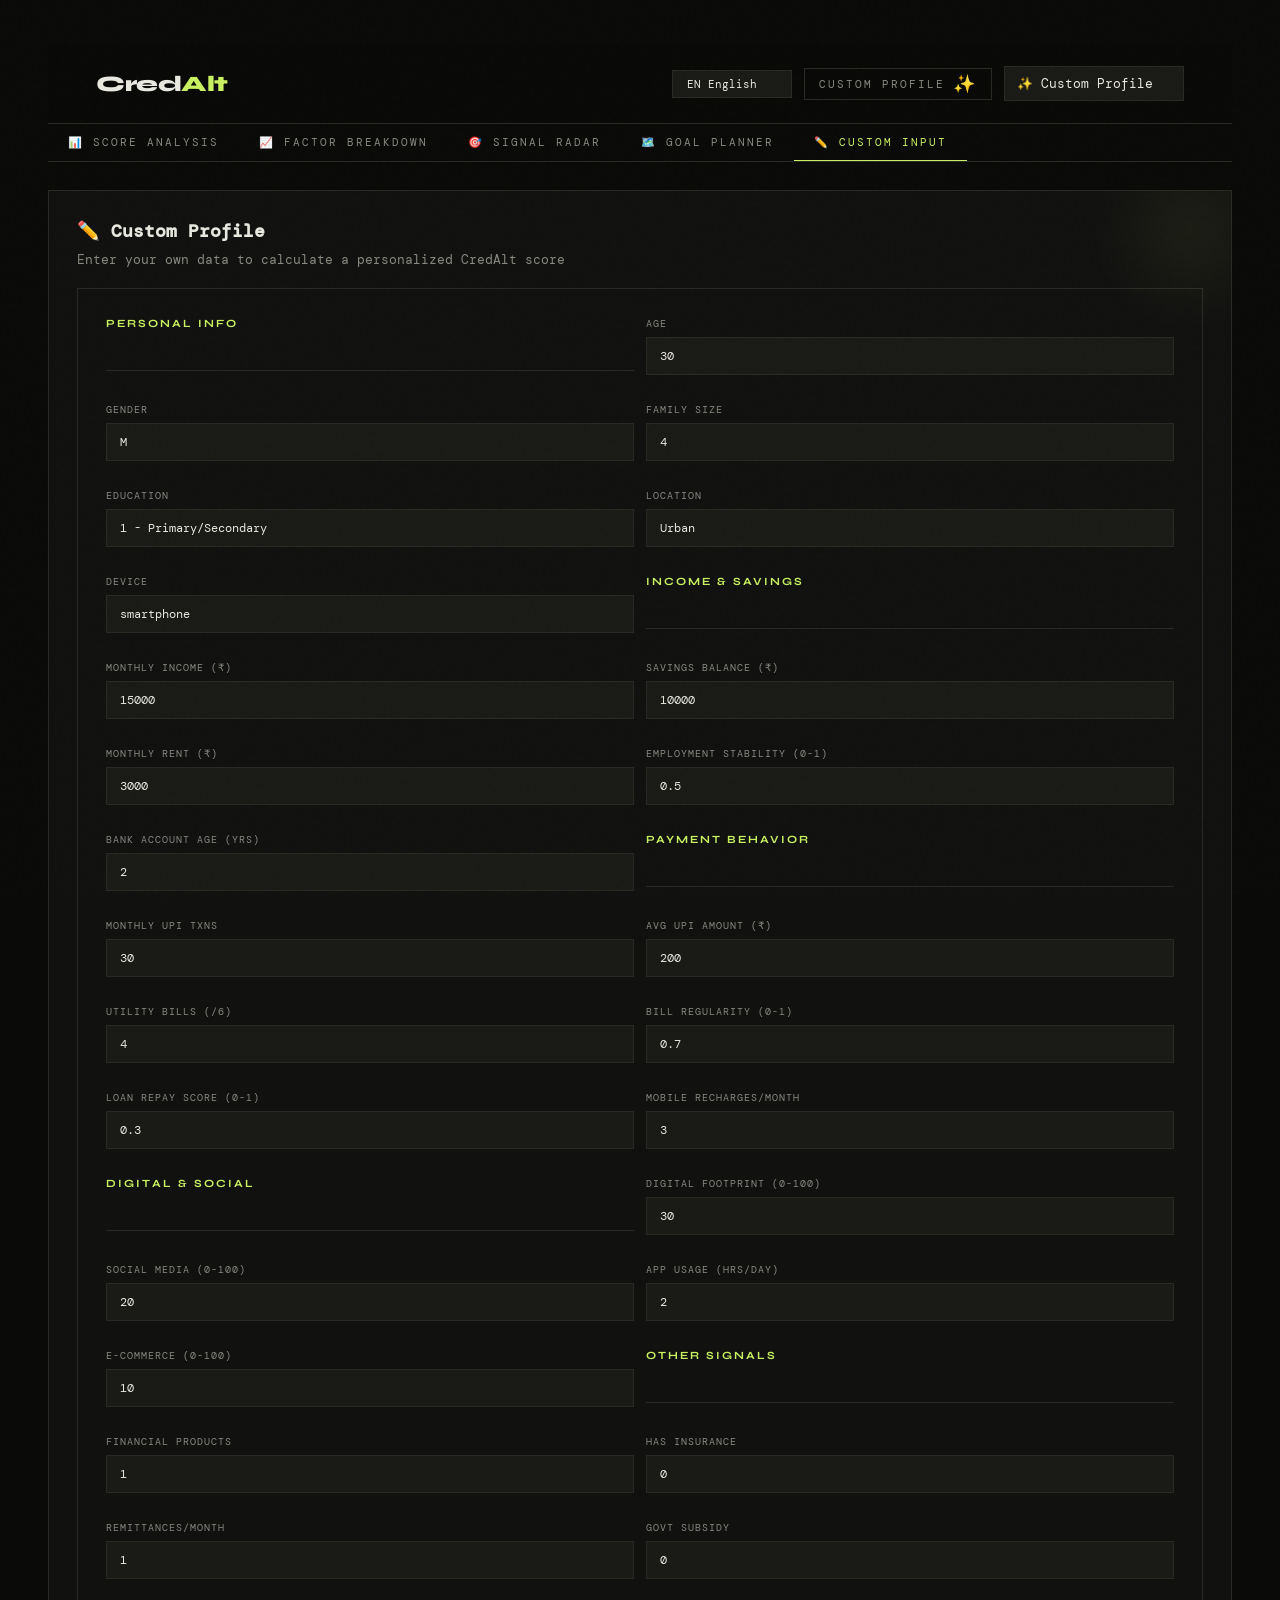
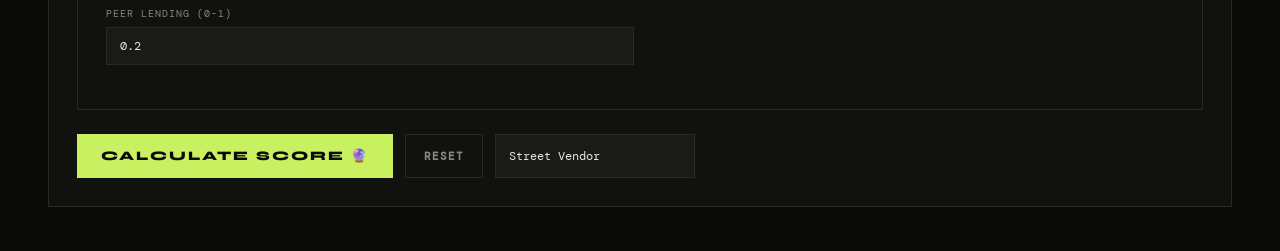
==== commit c0840b29: "UX: Replace Switch Role button with inline role dropdown" ====
--- a/Tiger/webapp/dashboard.html
+++ b/Tiger/webapp/dashboard.html
@@ -26,9 +26,18 @@
                     <span id="userRoleLabel">Loading...</span>
                     <div class="user-avatar" id="userAvatar">&#128100;</div>
                 </div>
-                <a href="index.html" class="btn btn-secondary" data-i18n="switchRole"
-                    style="font-size:0.8rem; padding:8px 16px;">&#8592; Switch
-                    Role</a>
+                <select class="form-select" id="roleSwitcher" onchange="switchRole(this.value)"
+                    style="font-size:0.8rem; padding:8px 12px; max-width:180px;">
+                    <option value="street_vendor">🛒 Street Vendor</option>
+                    <option value="domestic_worker">🏠 Domestic Worker</option>
+                    <option value="freelancer">💻 Freelancer</option>
+                    <option value="migrant_worker">🚂 Migrant Worker</option>
+                    <option value="kirana_owner">🏪 Kirana Store Owner</option>
+                    <option value="gig_worker">🛵 Gig Worker</option>
+                    <option value="student">🎓 College Student</option>
+                    <option value="rural_farmer">🌾 Rural Farmer</option>
+                    <option value="custom">✨ Custom Profile</option>
+                </select>
             </div>
         </div>
 
